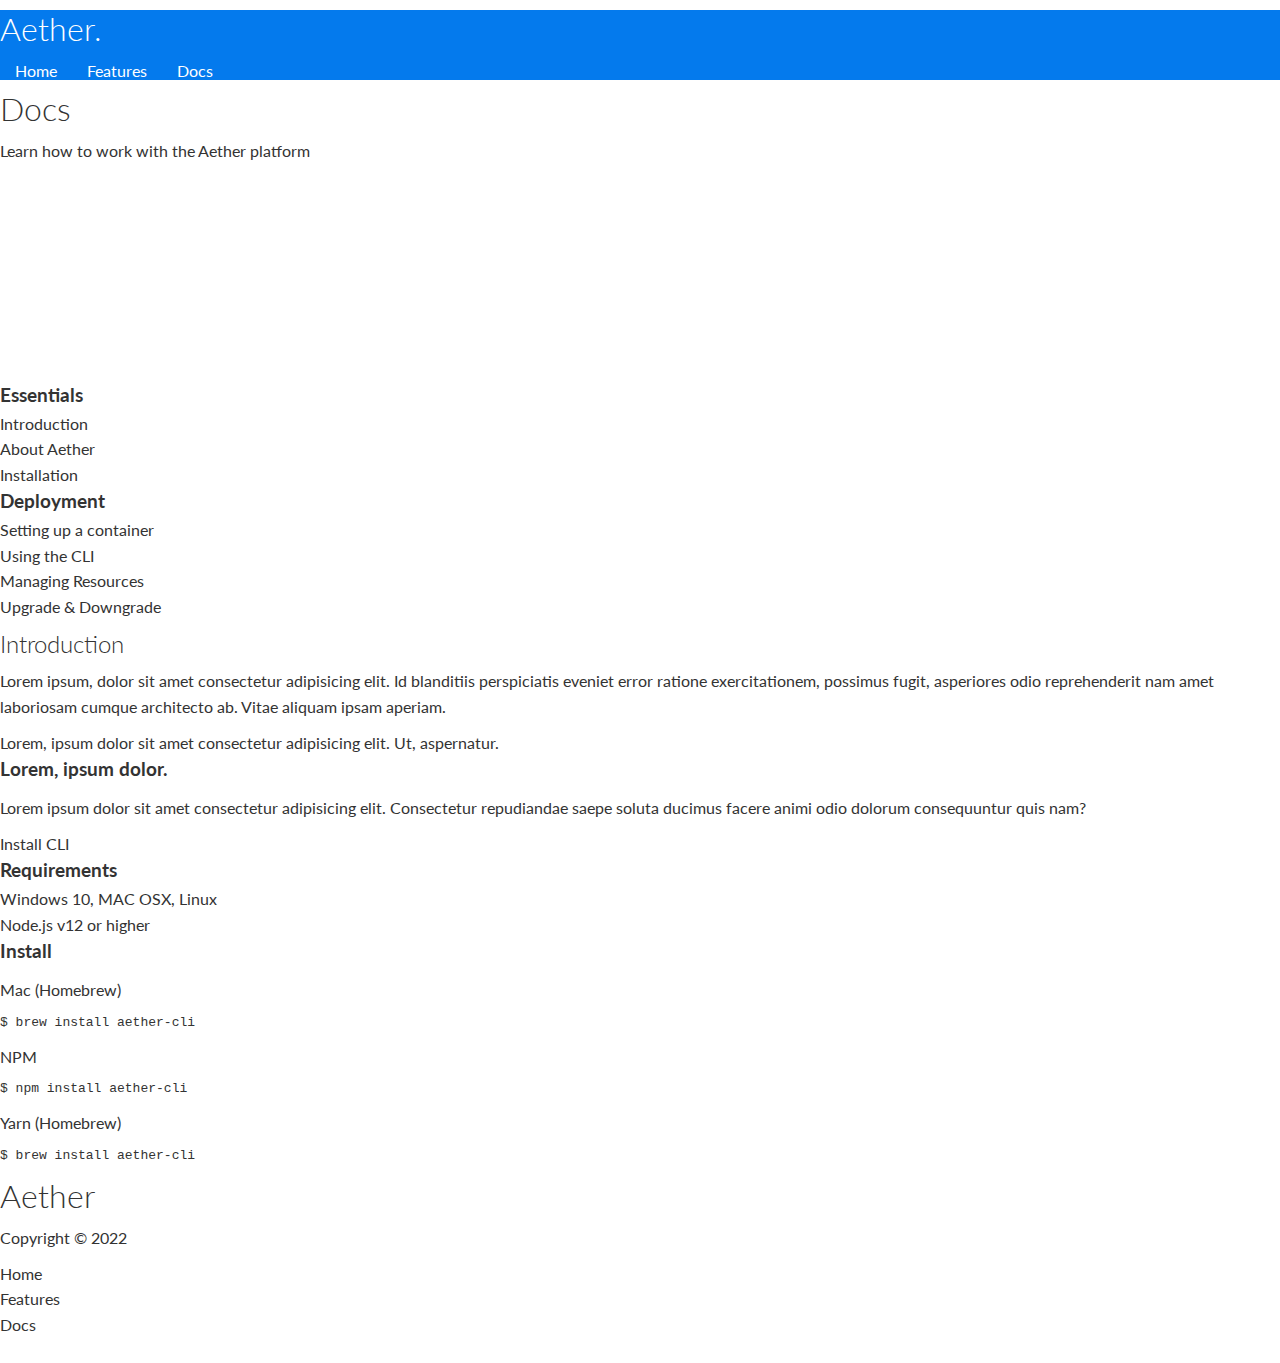
==== docs.html @ 03a1bb77 "Added Docs page and worked on it" ====
<!DOCTYPE html>
<html lang="en">
<head>
    <meta charset="UTF-8">
    <meta http-equiv="X-UA-Compatible" content="IE=edge">
    <meta name="viewport" content="width=device-width, initial-scale=1.0">
    <link rel="stylesheet" href="https://cdnjs.cloudflare.com/ajax/libs/font-awesome/6.1.1/css/all.min.css" integrity="sha512-KfkfwYDsLkIlwQp6LFnl8zNdLGxu9YAA1QvwINks4PhcElQSvqcyVLLD9aMhXd13uQjoXtEKNosOWaZqXgel0g==" crossorigin="anonymous" referrerpolicy="no-referrer" />
    <link rel="stylesheet" href="css/utilities.css">
    <link rel="stylesheet" href="css/style.css">
    <title>Aether | Cloud Hosting For Everyone</title>
</head>
<body>
    <!-- Navbar -->
    <div class="navbar">
        <div class="container flex">
            <h1 class="logo">Aether.</h1>
            <nav>
                <ul>
                    <li><a href="index.html">Home</a></li>
                    <li><a href="features.html">Features</a></li>
                    <li><a href="docs.html">Docs</a></li>
                </ul>
            </nav>
        </div>
    </div>

    <!-- Header -->
    <section class="docs-head bg-primary py-3">
       <div class="container grid">
           <div>
                <h1 class="xl">Docs</h1>
                <p class="lead">Learn how to work with the Aether platform</p>
           </div>
           <img src="images/docs.png" alt="">
       </div>
    </section>

    <!-- Docs Main -->
    <section class="docs-main my-4">
        <div class="container grid">
            <div class="card bg-light p-3">
                <h3 class="my-2">Essentials</h3>
                <nav>
                    <ul>
                        <li><a href="#">Introduction</a></li>
                        <li><a href="#">About Aether</a></li>
                        <li><a href="#">Installation</a></li>
                    </ul>
                </nav>

                <h3 class="my-2">Deployment</h3>
                <nav>
                    <ul>
                        <li><a href="#">Setting up a container</a></li>
                        <li><a href="#">Using the CLI</a></li>
                        <li><a href="#">Managing Resources</a></li>
                        <li><a href="#">Upgrade & Downgrade</a></li>
                    </ul>
                </nav>
            </div>
            <div class="card">
                <h2>Introduction</h2>
                <p>Lorem ipsum, dolor sit amet consectetur adipisicing elit. Id blanditiis perspiciatis eveniet error ratione exercitationem, possimus fugit, asperiores odio reprehenderit nam amet laboriosam cumque architecto ab. Vitae aliquam ipsam aperiam.</p>
                
                <div class="alert alert-success">
                    <i class="fas fa-info"></i>Lorem, ipsum dolor sit amet consectetur adipisicing elit. Ut, aspernatur.
                </div>

                <h3>Lorem, ipsum dolor.</h3>
                <p>Lorem ipsum dolor sit amet consectetur adipisicing elit. Consectetur repudiandae saepe soluta ducimus facere animi odio dolorum consequuntur quis nam?</p>
                <a href="#" class="btn btn-primary">Install CLI</a>
                <h3>Requirements</h3>
                <ul>
                    <li>Windows 10, MAC OSX, Linux</li>
                    <li>Node.js v12 or higher</li>
                </ul>

                    <h3>Install</h3>
                    <p>Mac (Homebrew)</p>
                    <pre><code>$ brew install aether-cli</code></pre>
                    <p>NPM</p>
                    <pre><code>$ npm install aether-cli</code></pre>
                    <p>Yarn (Homebrew)</p>
                    <pre><code>$ brew install aether-cli</code></pre>
                
            </div>
        </div>
    </section>

    <!-- Footer -->
    <footer class="footer bg-dark py-5">
        <div class="container grid grid-3">
            <div>
                <h1>Aether</h1>
                <p>Copyright &copy; 2022</p>
            </div>
            <nav>
                <ul>
                    <li><a href="index.html">Home</a></li>
                    <li><a href="features.html">Features</a></li>
                    <li><a href="docs.html">Docs</a></li>
                </ul>
            </nav>
            <div class="social">
                <a href="#"><i class="fab fa-github fa-2x"></i></a>
                <a href="#"><i class="fab fa-facebook fa-2x"></i></a>
                <a href="#"><i class="fab fa-instagram fa-2x"></i></a>
                <a href="#"><i class="fab fa-twitter fa-2x"></i></a>
            </div>
        </div>
    </footer>


</body>
</html>
---- css/style.css ----
@import url('https://fonts.googleapis.com/css2?family=Lato:wght@300&display=swap');


:root {
    --primary-color: #047aed;
    --secondary-color: #1c3fa8;
    --dark-color: #002240;
    --light-color: #f4f4f4;
}
* {
    box-sizing: border-box;
    padding: 0;
    margin: 0;
}

body {
    font-family: 'Lato', sans-serif;
    color: #333;
    line-height: 1.6;

}

ul {
    list-style-type: none;
}

a {
    text-decoration: none;
    color: #333;
}

h1,
h2 {
    font-weight: 300;
    line-height: 1.2;
    margin: 10px 0;
}

p {
    margin: 10px 0;
}

img {
    width: 100%;
}

/* Navbar styling */

.navbar {
    background-color: var(--primary-color);
    color: #fff;
    height: 70px;
}

.navbar ul {
    display: flex;
}

.navbar a {
    color: #fff;
    padding: 10px;
    margin: 0 5px;
}

.navbar a:hover {
    border-bottom: 2px #fff solid;
}

.navbar .flex {
    justify-content: space-between;
}

/* Showcase styling */
.showcase {
    height: 400px;
    background-color: var(--primary-color);
    color: #fff;
    position: relative;
}

.showcase h1 {
    font-size: 40px;
}

.showcase p {
    margin: 20px 0;
}

.showcase .grid {
    overflow: visible;
    grid-template-columns: 55% 45%;
    gap: 30px;
}

.showcase-form {
    position: relative;
    top: 60px;
    height: 350px;
    width: 400px;
    padding: 40px;
    z-index: 100;
    justify-self: flex-end;
}

.showcase-form .form-control {
    margin: 30px 0;;
}

.showcase-form input[type='text'],
.showcase-form input[type='email'] {
    border: 0px;
    border-bottom: 1px solid #b4becb;
    width: 100%;
    padding: 3px;
    font-size: 16px;
}

.showcase-form input:focus {
    outline: none;
}

.showcase::before,
.showcase::after {
    content: '';
    position: absolute;
    height: 100px;
    bottom: -70px;
    right: 0;
    left: 0;
    background: #fff;
    transform: skewY(-3deg);
    -webkit-transform: skewY(-3deg);
    -moz-transform: skewY(-3deg);
    -ms-transform: skewY(-3deg);
}

/* Stats Styling */
.stats {
    padding-top: 100px;
}

.stats-heading {
    max-width: 500px;
    margin: auto;
}

.stats .grid h3 {
    font-size: 35px;
}

.stats .grid p {
    font-size: 20px;
    font-weight: bold;
}

/* Cli */
.cli .grid {
    grid-template-columns: repeat(3, 1fr);
    grid-template-rows: repeat(2, 1fr);
}

.cli .grid > *:first-child {
    grid-column: 1 / span 2;
    grid-row: 1 / span 2;
}

/* Cloud */
.cloud .grid {
    grid-template-columns: 4fr 3fr;
}

/* Languages */
.languages .flex {
    flex-wrap: wrap;
}
.languages .card {
    text-align: center;
    margin: 18px 10px 40px;
    transition: transform 0.2s ease-in;
}

.languages .card h4 {
    font-size: 20px;
    margin-bottom: 10px;
}

.languages .card:hover {
    transform: translateY(-15px);
}

/* Features */
.features-head img, 
.docs-head img {
    width: 200px;
    justify-self: flex-end;
}

.features-sub-head img {
    width: 300px;
    justify-self: flex-end;
}

.features-main .card > i {
    margin-right: 20px;
}

.features-main .grid {
    padding: 30px;
}

.features-main .grid > *:first-child {
    grid-column: 1 / span 3;
}

.features-main .grid > *:nth-child(2) {
    grid-column: 1 / span 2;
}

/* Footer */

.footer .social a {
    margin: 0 10px;
}

/* Tablets and under */
@media (max-width: 768px) {
    .grid,
    .showcase .grid,
    .stats .grid,
    .cli .grid,
    .cloud .grid {
        grid-template-columns: 1fr;
        grid-template-rows: 1fr;
    }

    .showcase {
        height: auto;
    }

    .showcase-text {
        text-align: center;
        margin-top: 40px;
    }

    .showcase-form {
        justify-self: center;
        margin: auto;
    }

    .cli .grid > *:first-child {
        grid-column: 1;
        grid-row: 1;
    }
}

/* Mobile */
@media (max-width: 500px) {
    .navbar {
        height: 110px;
    }

    .navbar .flex {
        flex-direction: column;
    }

    .navbar ul {
        padding: 10px;
        background-color: rgba(0, 0, 0, 0.1);
    }
}
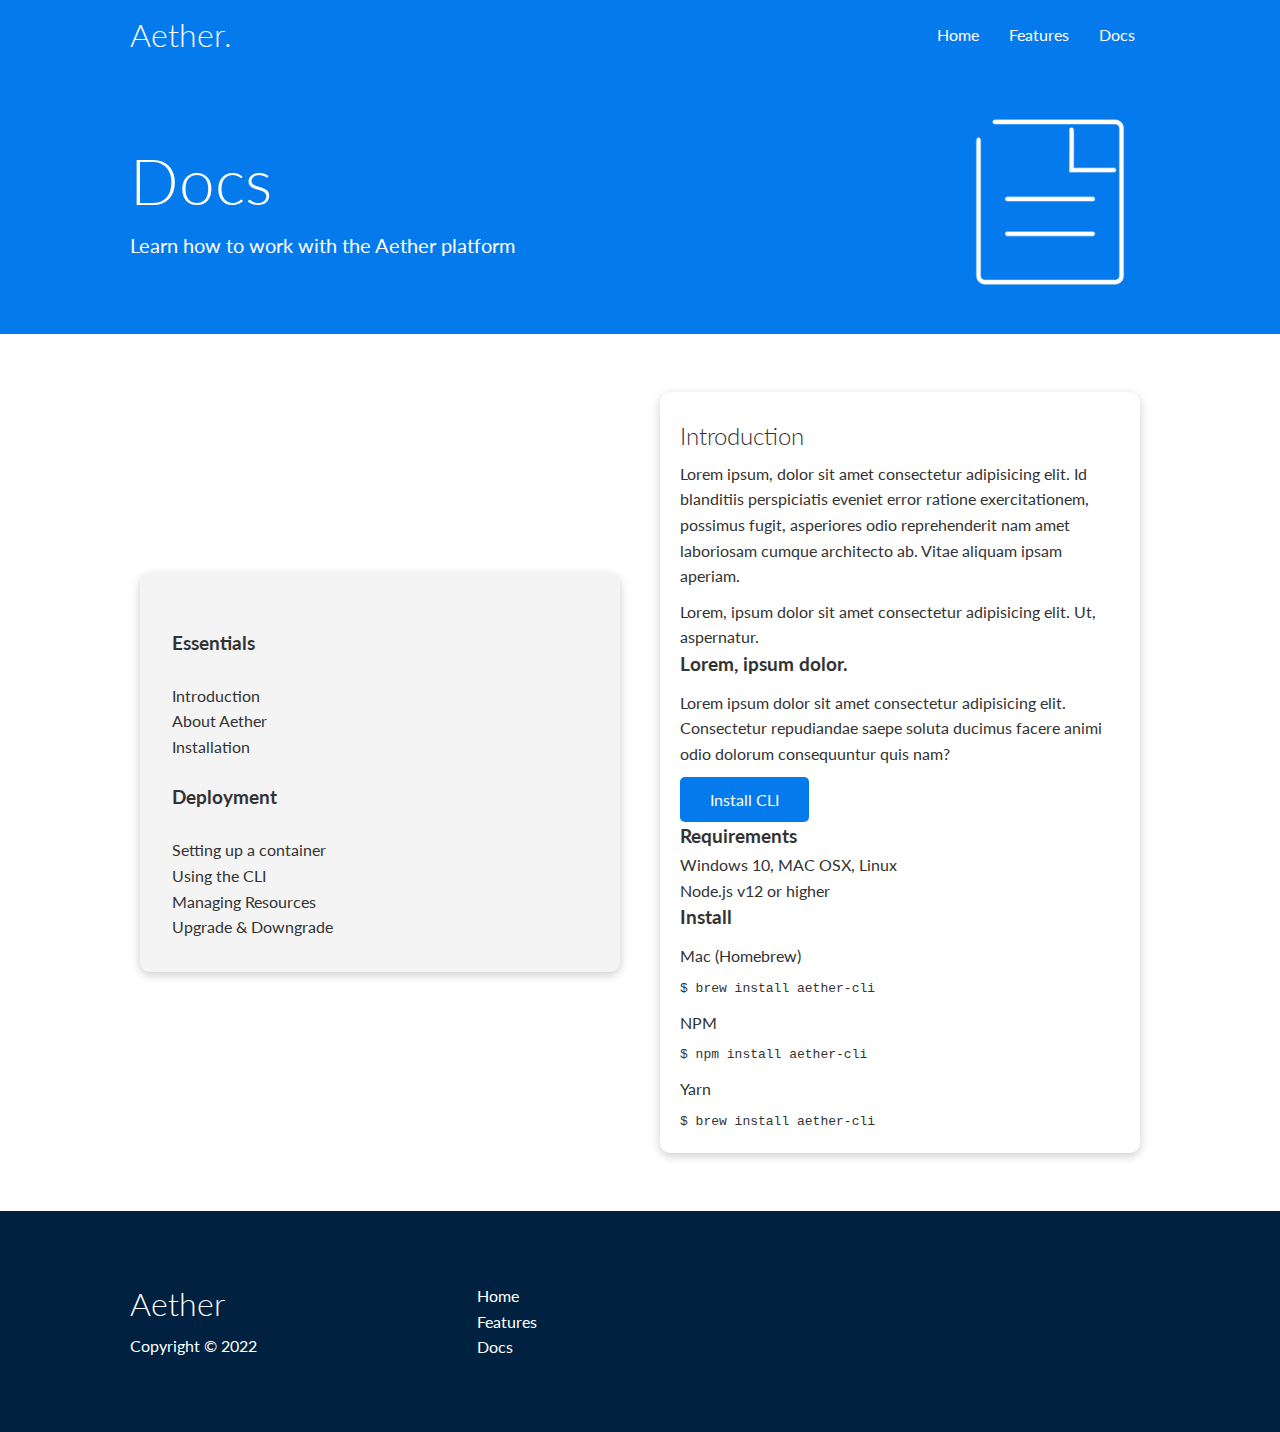
==== commit 31a35183: "Fixed Docs card coloring" ====
--- a/docs.html
+++ b/docs.html
@@ -80,7 +80,7 @@
                     <pre><code>$ brew install aether-cli</code></pre>
                     <p>NPM</p>
                     <pre><code>$ npm install aether-cli</code></pre>
-                    <p>Yarn (Homebrew)</p>
+                    <p>Yarn</p>
                     <pre><code>$ brew install aether-cli</code></pre>
                 
             </div>
--- a/css/utilities.css
+++ b/css/utilities.css
@@ -0,0 +1,200 @@
+/* Utilities (classes to be used all around the website) */ 
+
+.container {
+    max-width: 1100px;
+    margin: 0 auto;
+    overflow: auto;
+    padding: 0 40px;
+}
+
+.card {
+    background-color: #fff;
+    color: #333;
+    border-radius: 10px;
+    box-shadow: 0 3px 10px rgba(0, 0, 0, 0.2);
+    padding: 20px;
+    margin: 10px;
+}
+
+.btn {
+    display: inline-block;
+    padding: 10px 30px;
+    cursor: pointer;
+    background: var(--primary-color);
+    color: #fff;
+    border: none;
+    border-radius: 5px;
+}
+
+.btn-outline {
+    background-color: transparent;
+    border: 1px #fff solid;
+}
+
+.btn:hover {
+    transform: scale(0.98);
+}
+
+/* Backgrounds & Colored Buttons */
+.bg-primary, 
+.btn-primary {
+    background-color: var(--primary-color);
+    color: #fff;
+}
+
+.bg-secondary, 
+.btn-secondary {
+    background-color: var(--secondary-color);
+    color: #fff;
+}
+
+.bg-dark, 
+.btn-dark {
+    background-color: var(--dark-color);
+    color: #fff;
+}
+
+.bg-light, 
+.btn-light {
+    background-color: var(--light-color);
+    color: #333;
+}
+
+.bg-primary a, 
+.btn-primary a,
+.bg-secondary a, 
+.btn-secondary a,
+.bg-dark a, 
+.btn-dark a {
+    color: #fff;
+}
+
+
+/* Text Sizes */
+
+.lead {
+    font-size: 20px;
+}
+
+.sm {
+    font-size: 1rem;
+}
+
+.md {
+    font-size: 2rem;
+}
+
+.lg {
+    font-size: 3rem;
+}
+
+.xl {
+    font-size: 4rem;
+}
+
+.text-center {
+    text-align: center;
+}
+
+
+.flex {
+    display: flex;
+    justify-content: center;
+    align-items: center;
+    height: 100%;
+}
+
+.grid {
+    display: grid;
+    grid-template-columns: repeat(2, 1fr);
+    gap: 20px;
+    justify-content: center;
+    align-items: center;
+    height: 100%;
+}
+
+.grid-3 {
+    grid-template-columns: repeat(3, 1fr);
+}
+
+/* Margin */
+.my-1 {
+    margin: 1rem 0;
+}
+
+.my-2 {
+    margin: 1.5rem 0;
+}
+
+.my-3 {
+    margin: 2rem 0;
+}
+
+.my-4 {
+    margin: 3rem 0;
+}
+
+.my-5 {
+    margin: 4rem 0;
+}
+
+.m-1 {
+    margin: 1rem;
+}
+
+.m-2 {
+    margin: 1.5rem;
+}
+
+.m-3 {
+    margin: 2rem;
+}
+
+.m-4 {
+    margin: 3rem;
+}
+
+.m-5 {
+    margin: 4rem;
+}
+
+/* Padding */
+.py-1 {
+    padding: 1rem 0;
+}
+
+.py-2 {
+    padding: 1.5rem 0;
+}
+
+.py-3 {
+    padding: 2rem 0;
+}
+
+.py-4 {
+    padding: 3rem 0;
+}
+
+.py-5 {
+    padding: 4rem 0;
+}
+
+.p-1 {
+    padding: 1rem;
+}
+
+.p-2 {
+    padding: 1.5rem;
+}
+
+.p-3 {
+    padding: 2rem;
+}
+
+.p-4 {
+    padding: 3rem;
+}
+
+.p-5 {
+    padding: 4rem;
+}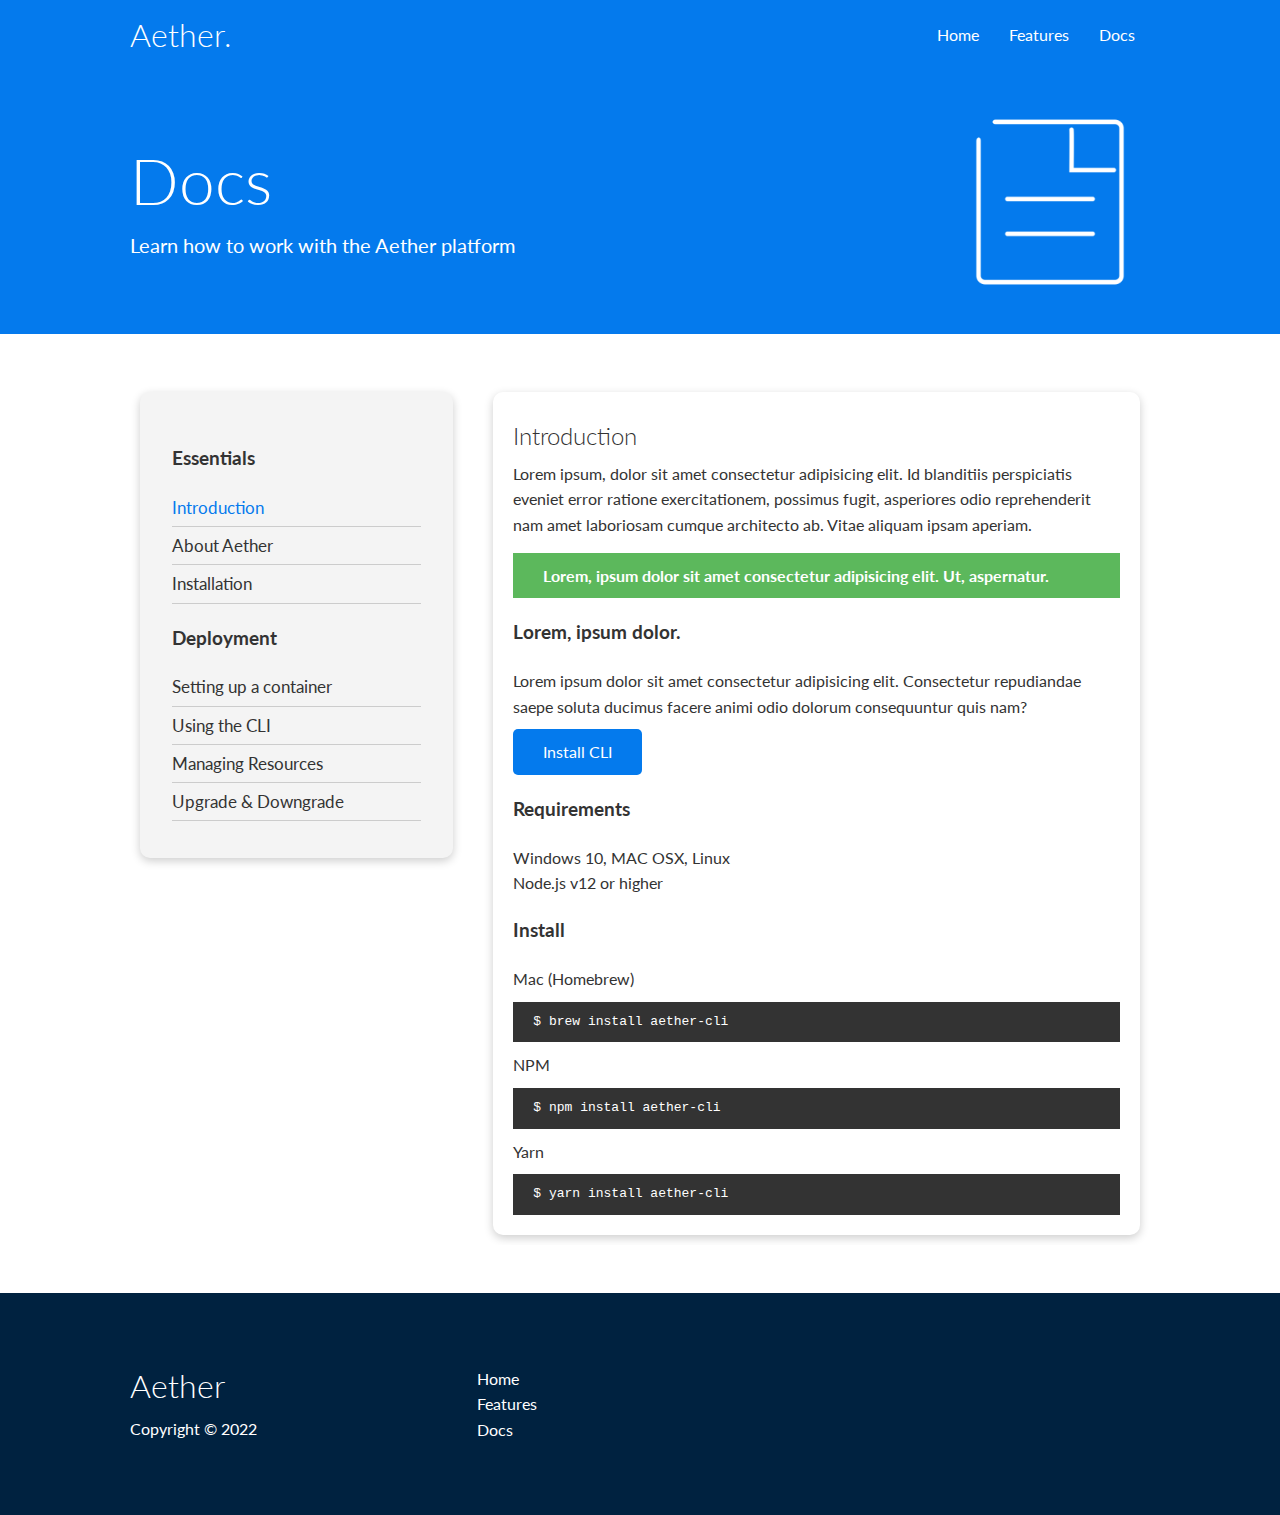
==== commit 23a3e0ef: "Finished off Docs and added media queries + animations" ====
--- a/docs.html
+++ b/docs.html
@@ -42,7 +42,7 @@
                 <h3 class="my-2">Essentials</h3>
                 <nav>
                     <ul>
-                        <li><a href="#">Introduction</a></li>
+                        <li><a class="text-primary" href="#">Introduction</a></li>
                         <li><a href="#">About Aether</a></li>
                         <li><a href="#">Installation</a></li>
                     </ul>
@@ -81,7 +81,7 @@
                     <p>NPM</p>
                     <pre><code>$ npm install aether-cli</code></pre>
                     <p>Yarn</p>
-                    <pre><code>$ brew install aether-cli</code></pre>
+                    <pre><code>$ yarn install aether-cli</code></pre>
                 
             </div>
         </div>
--- a/css/utilities.css
+++ b/css/utilities.css
@@ -69,6 +69,22 @@
     color: #fff;
 }
 
+/* Text Colors */
+.text-primary {
+    color: var(--primary-color);
+}
+
+.text-secondary {
+    color: var(--secondary-color);
+}
+
+.text-dark {
+    color: var(--dark-color);
+}
+
+.text-light {
+    color: var(--light-color);
+}
 
 /* Text Sizes */
 
@@ -94,6 +110,28 @@
 
 .text-center {
     text-align: center;
+}
+
+/* Alert */
+.alert {
+    background-color: var(--light-color);
+    padding: 10px 20px;
+    font-weight: bold;
+    margin: 15px 0;
+}
+
+.alert i {
+    margin-right: 10px;
+}
+
+.alert-success {
+    background-color: var(--success-color);
+    color: #fff;
+}
+
+.alert-error {
+    background-color: var(--error-color);
+    color: #fff;
 }
 
 
--- a/css/style.css
+++ b/css/style.css
@@ -6,6 +6,8 @@
     --secondary-color: #1c3fa8;
     --dark-color: #002240;
     --light-color: #f4f4f4;
+    --success-color: #5cb85c;
+    --error-color: #d9534f;
 }
 * {
     box-sizing: border-box;
@@ -42,6 +44,12 @@
 
 img {
     width: 100%;
+}
+
+code, pre {
+    background: #333;
+    color: #fff;
+    padding: 10px;
 }
 
 /* Navbar styling */
@@ -90,6 +98,10 @@
     overflow: visible;
     grid-template-columns: 55% 45%;
     gap: 30px;
+}
+
+.showcase-text {
+    animation: slideInFromLeft 1s ease-in;
 }
 
 .showcase-form {
@@ -100,6 +112,7 @@
     padding: 40px;
     z-index: 100;
     justify-self: flex-end;
+    animation: slideInFromRight 1s ease-in;
 }
 
 .showcase-form .form-control {
@@ -137,6 +150,7 @@
 /* Stats Styling */
 .stats {
     padding-top: 100px;
+    animation: slideInFromBottom 1s ease-in;
 }
 
 .stats-heading {
@@ -216,10 +230,73 @@
     grid-column: 1 / span 2;
 }
 
+/* Docs */
+.docs-main h3 {
+    margin: 20px 0;
+}
+
+.docs-main .grid {
+    grid-template-columns: 1fr 2fr;
+    align-items: flex-start;
+}
+
+.docs-main nav li {
+    font-size: 17px;
+    padding-bottom: 5px;
+    margin-bottom: 5px;
+    border-bottom: 1px #ccc solid;
+
+}
+
+.docs-main a:hover {
+    font-weight: bold;
+}
+
 /* Footer */
 
 .footer .social a {
     margin: 0 10px;
+}
+
+/* Animations */
+@keyframes slideInFromLeft {
+    0% {
+        transform: translateX(-100%);
+    }
+
+    100% {
+        transform: translateX(0);
+    }
+}
+
+@keyframes slideInFromRight {
+    0% {
+        transform: translateX(100%);
+    }
+
+    100% {
+        transform: translateX(0);
+    }
+}
+
+@keyframes slideInFromTop {
+    0% {
+        transform: translateY(-100%);
+    }
+
+    100% {
+        transform: translateX(0);
+    }
+}
+
+@keyframes slideInFromBottom {
+    0% {
+        transform: translateY(100%);
+    }
+
+    100% {
+        transform: translateX(0);
+    }
 }
 
 /* Tablets and under */
@@ -228,7 +305,9 @@
     .showcase .grid,
     .stats .grid,
     .cli .grid,
-    .cloud .grid {
+    .cloud .grid,
+    .features-main .grid
+    .docs-main .grid {
         grid-template-columns: 1fr;
         grid-template-rows: 1fr;
     }
@@ -240,16 +319,34 @@
     .showcase-text {
         text-align: center;
         margin-top: 40px;
+        animation: slideInFromTop 1s ease-in;
     }
 
     .showcase-form {
         justify-self: center;
         margin: auto;
+        animation: slideInFromBottom 1s ease-in;
     }
 
     .cli .grid > *:first-child {
         grid-column: 1;
         grid-row: 1;
+    }
+
+    .features-head,
+    .features-sub-head
+    .docs-head {
+        text-align: center;
+    }
+    .features-head img,
+    .features-sub-head img
+    .docs-head img {
+        justify-self: center;
+    }
+
+    .features-main .grid >*:first-child,
+    .features-main .grid >*:nth-child(2) {
+        grid-column: 1;
     }
 }
 
